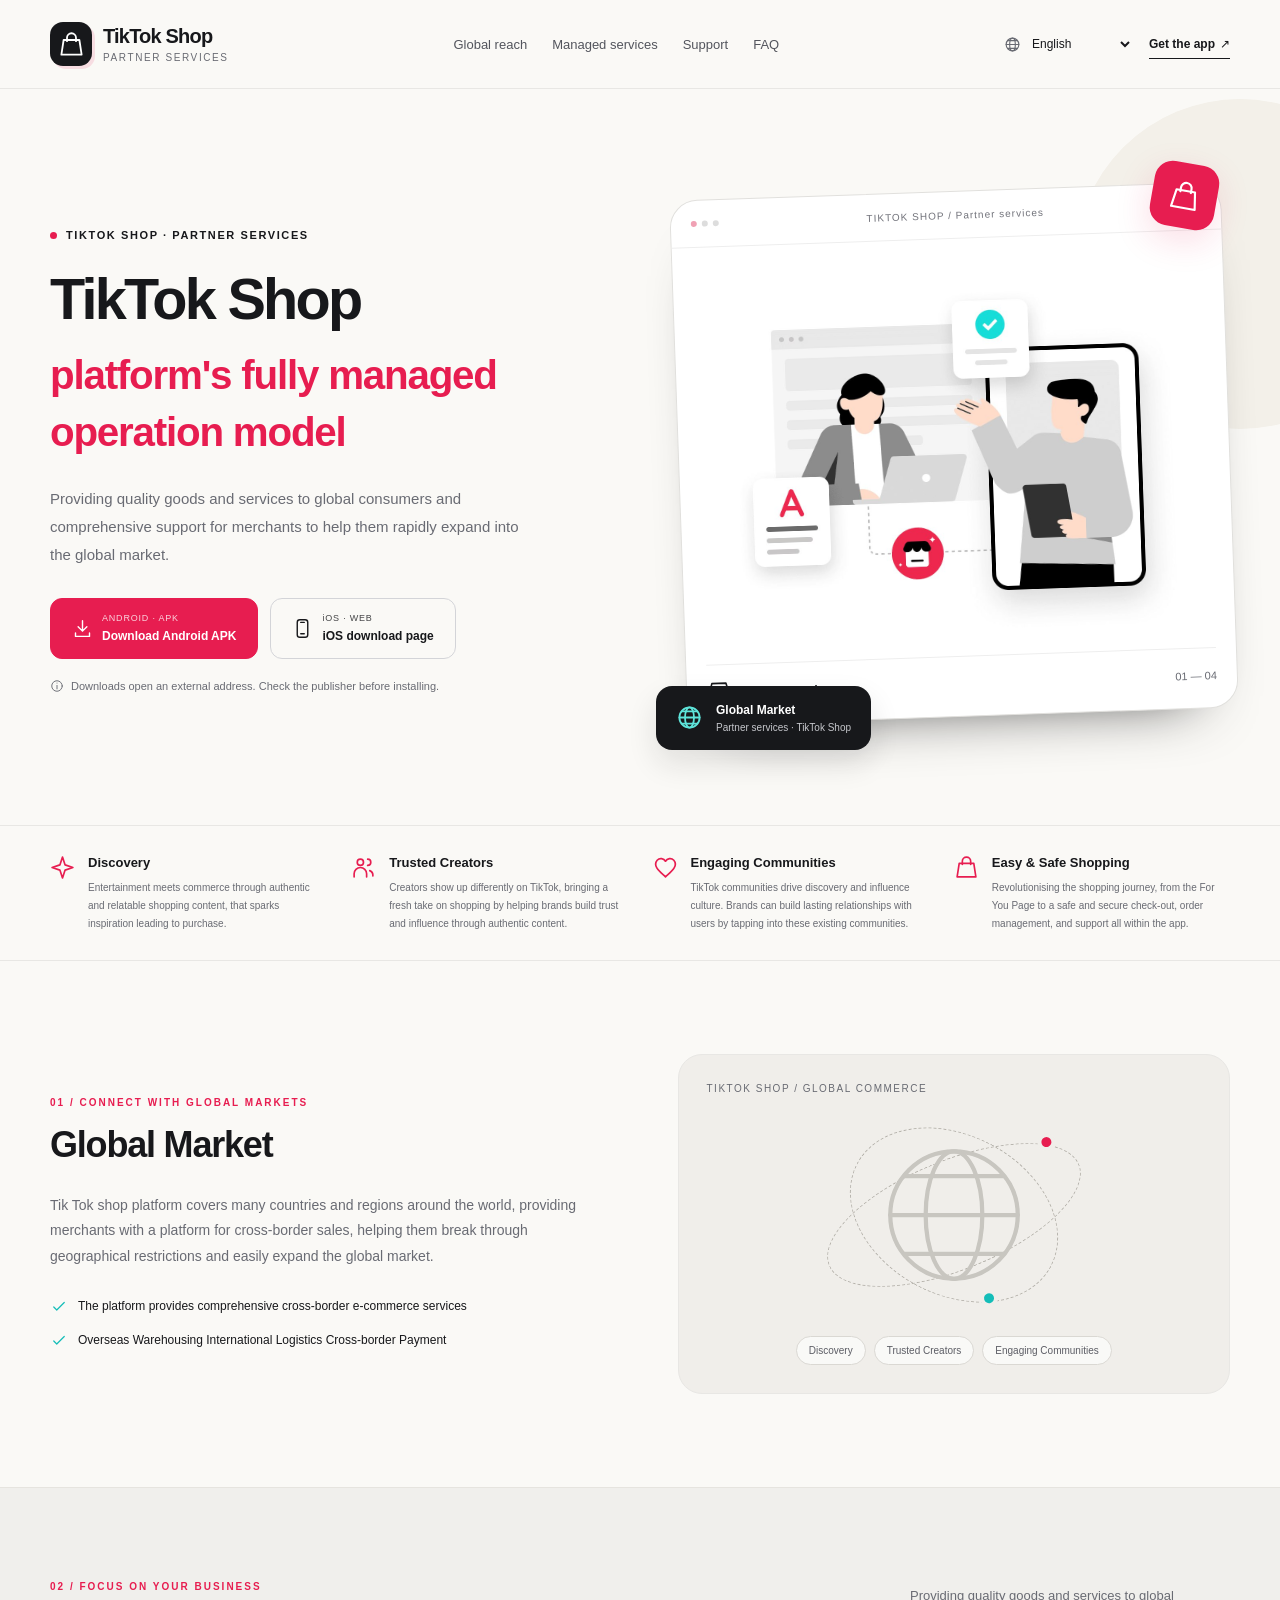
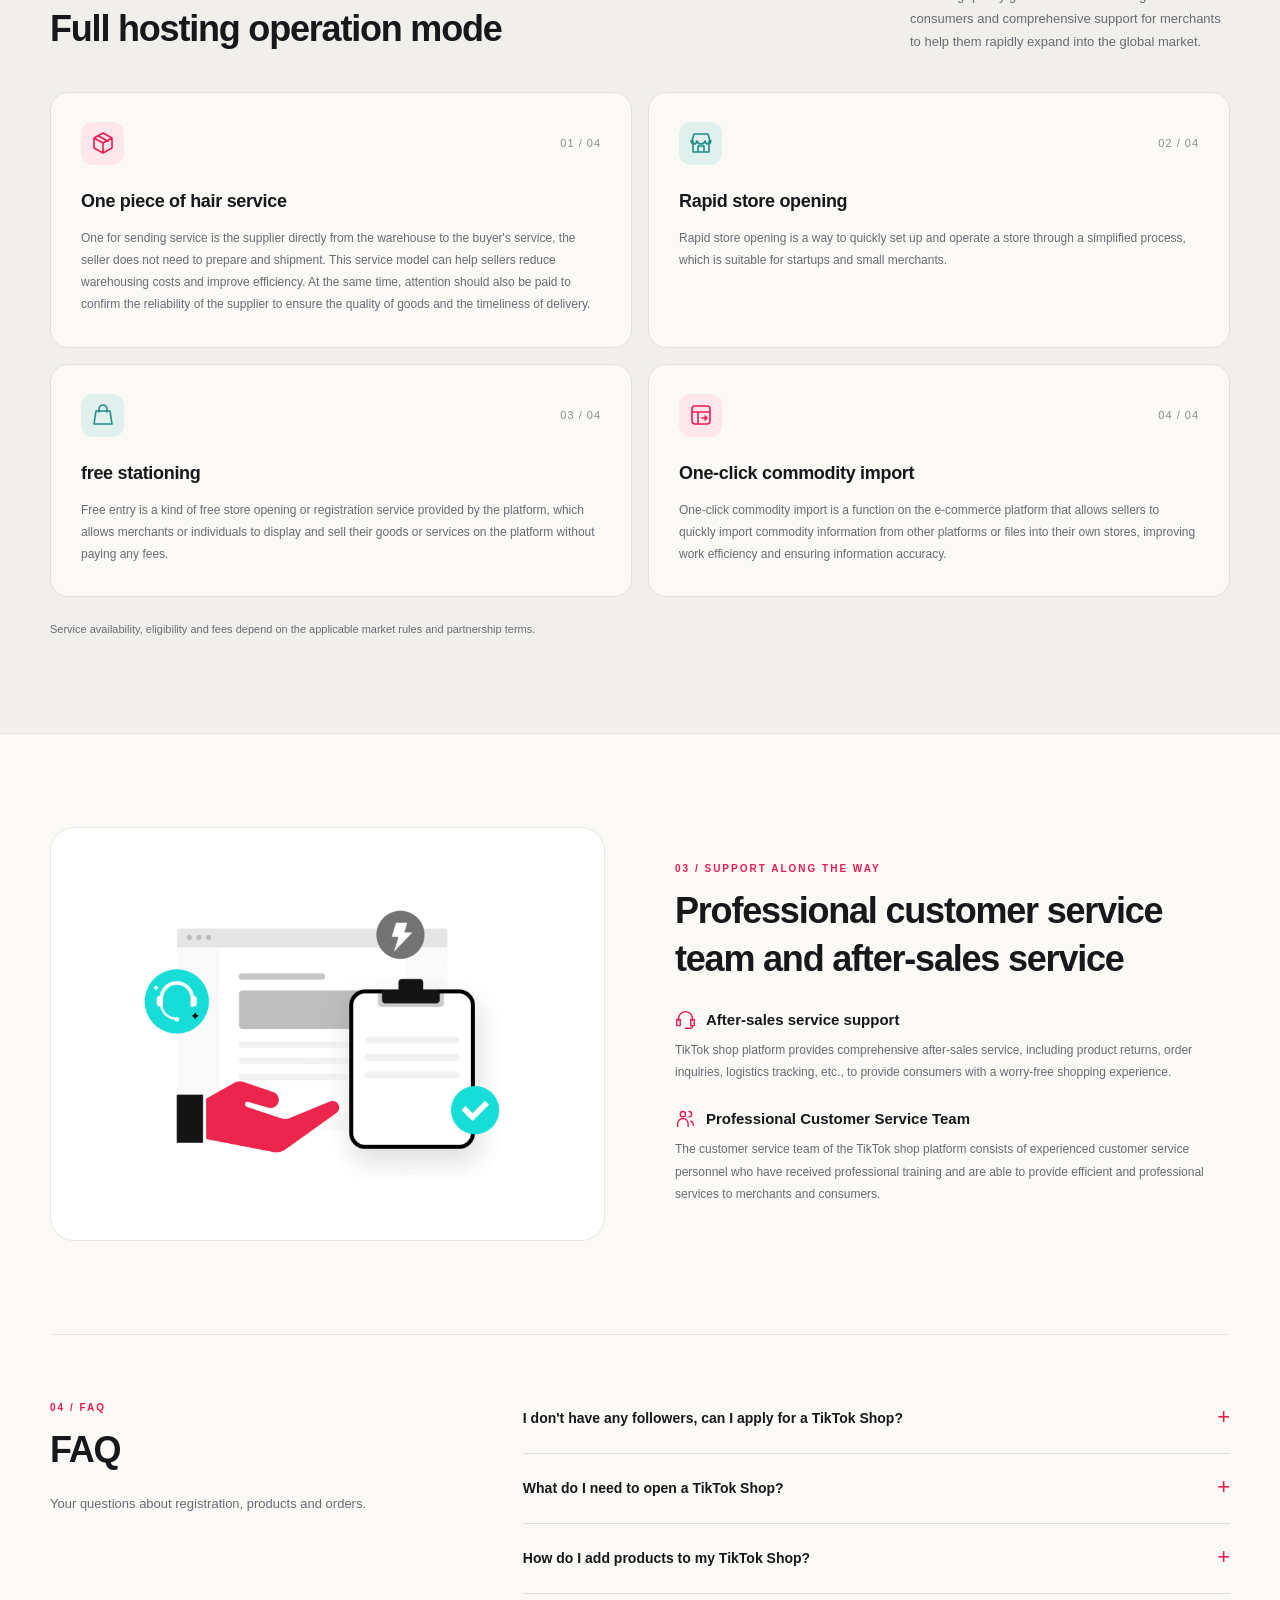
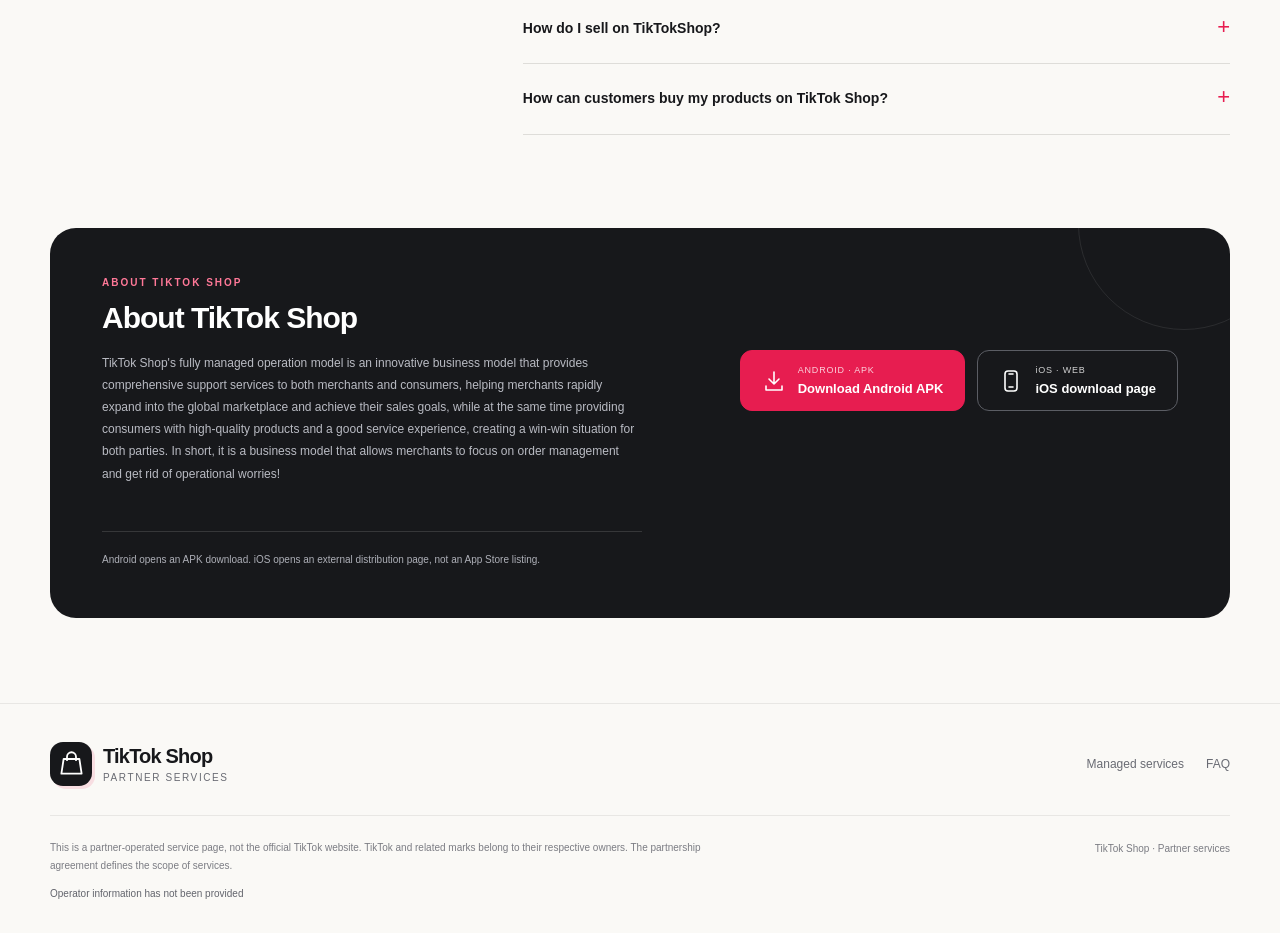
==== index.html @ bbdb545a "Publish multilingual landing page for GitHub Pages root site" ====
<!doctype html>
<html lang="en">
<head>
<meta charset="utf-8"><meta name="viewport" content="width=device-width, initial-scale=1">
<meta name="description" content="Providing quality goods and services to global consumers and comprehensive support for merchants to help them rapidly expand into the global market.">
<meta name="theme-color" content="#faf9f6"><title>TikTok Shop · Partner services</title>
<link rel="icon" href="assets/favicon.svg" type="image/svg+xml"><link rel="stylesheet" href="assets/site.css">
<script src="assets/config.js" defer></script><script src="assets/site.js" defer></script>
</head>
<body id="top">
<a class="skip" href="#main">Skip to content</a>
<header class="site-header"><div class="wrap header-inner"><a href="#top" class="brand"><span class="brand-icon"><svg aria-hidden="true" viewBox="0 0 24 24"><path d="M5 8h14l2 13H3L5 8Z"/><path d="M8 9V6a4 4 0 0 1 8 0v3"/></svg></span><span class="brand-name">TikTok Shop<span class="brand-caption">Partner services</span></span></a><nav class="nav" aria-label="Global reach"><a href="#global">Global reach</a><a href="#services">Managed services</a><a href="#support">Support</a><a href="#faq">FAQ</a></nav><div class="header-tools"><label class="language"><svg aria-hidden="true" viewBox="0 0 24 24"><circle cx="12" cy="12" r="9"/><ellipse cx="12" cy="12" rx="4" ry="9"/><path d="M3 12h18M5 6.5h14M5 17.5h14"/></svg><select id="language-select" aria-label="Choose language"><option value="index.html" selected>English</option><option value="cn.html" >简体中文</option><option value="fr.html" >Français</option><option value="de.html" >Deutsch</option><option value="it.html" >Italiano</option><option value="es.html" >Español</option><option value="ko.html" >한국어</option><option value="jp.html" >日本語</option><option value="ms.html" >Bahasa Melayu</option><option value="th.html" >ภาษาไทย</option></select></label><a class="small-link" href="#download">Get the app<span aria-hidden="true">↗</span></a></div></div></header>
<main id="main">
<section class="hero"><div class="hero-decoration" aria-hidden="true"></div><div class="wrap hero-grid"><div class="hero-copy reveal"><div class="eyebrow">TikTok Shop · Partner services</div><h1>TikTok Shop<span>platform&#x27;s fully managed operation model</span></h1><p>Providing quality goods and services to global consumers and comprehensive support for merchants to help them rapidly expand into the global market.</p><div class="download-actions"><button type="button" class="button primary" data-download="android"><svg aria-hidden="true" viewBox="0 0 24 24"><path d="M12 3v12m-5-5 5 5 5-5M4 17v4h16v-4"/></svg><span class="button-text"><small>ANDROID · APK</small>Download Android APK</span></button><button type="button" class="button light" data-download="ios"><svg aria-hidden="true" viewBox="0 0 24 24"><rect x="6" y="2" width="12" height="20" rx="3"/><path d="M10 18h4M10 5h4"/></svg><span class="button-text"><small>iOS · WEB</small>iOS download page</span></button></div><div class="hero-note"><svg aria-hidden="true" viewBox="0 0 24 24"><circle cx="12" cy="12" r="9"/><path d="M12 11v6m0-10v.01"/></svg><span>Downloads open an external address. Check the publisher before installing.</span></div></div><div class="hero-art reveal"><div class="art-frame"><div class="frame-toolbar"><span class="frame-dots" aria-hidden="true"><i></i><i></i><i></i></span><span>TIKTOK SHOP / Partner services</span><span aria-hidden="true">↗</span></div><img src="assets/commerce.png" alt="Managed services" width="1280" height="920" fetchpriority="high"><div class="art-foot"><svg aria-hidden="true" viewBox="0 0 24 24"><path d="M4 10v11h16V10M3 10l2-7h14l2 7M2 10c1 4 5 4 6 0 1 4 7 4 8 0 1 4 5 4 6 0M9 21v-6h6v6"/></svg><b>Managed services</b><span>01 — 04</span></div></div><div class="art-symbol" aria-hidden="true"><svg aria-hidden="true" viewBox="0 0 24 24"><path d="M5 8h14l2 13H3L5 8Z"/><path d="M8 9V6a4 4 0 0 1 8 0v3"/></svg></div><div class="floating-note"><svg aria-hidden="true" viewBox="0 0 24 24"><circle cx="12" cy="12" r="9"/><ellipse cx="12" cy="12" rx="4" ry="9"/><path d="M3 12h18M5 6.5h14M5 17.5h14"/></svg><div><strong>Global Market</strong><small>Partner services · TikTok Shop</small></div></div></div></div></section>
<div class="value-strip"><div class="wrap value-grid"><div class="value-item"><svg aria-hidden="true" viewBox="0 0 24 24"><path d="m12 2 2.5 7.5L22 12l-7.5 2.5L12 22l-2.5-7.5L2 12l7.5-2.5L12 2Z"/></svg><div><h3>Discovery</h3><p>Entertainment meets commerce through authentic and relatable shopping content, that sparks inspiration leading to purchase.</p></div></div><div class="value-item"><svg aria-hidden="true" viewBox="0 0 24 24"><circle cx="9" cy="7" r="3"/><path d="M3 21v-3a6 6 0 0 1 12 0v3M16 4a3 3 0 0 1 0 6m2 5a5 5 0 0 1 3 5"/></svg><div><h3>Trusted Creators</h3><p>Creators show up differently on TikTok, bringing a fresh take on shopping by helping brands build trust and influence through authentic content.</p></div></div><div class="value-item"><svg aria-hidden="true" viewBox="0 0 24 24"><path d="M20 5a5 5 0 0 0-8 1 5 5 0 0 0-8-1C-1 11 8 17 12 21c4-4 13-10 8-16Z"/></svg><div><h3>Engaging Communities</h3><p>TikTok communities drive discovery and influence culture. Brands can build lasting relationships with users by tapping into these existing communities.</p></div></div><div class="value-item"><svg aria-hidden="true" viewBox="0 0 24 24"><path d="M5 8h14l2 13H3L5 8Z"/><path d="M8 9V6a4 4 0 0 1 8 0v3"/></svg><div><h3>Easy &amp; Safe Shopping</h3><p>Revolutionising the shopping journey, from the For You Page to a safe and secure check-out, order management, and support all within the app.</p></div></div></div></div>
<section class="section" id="global"><div class="wrap global-grid"><div class="global-copy"><div class="section-kicker">01 / Connect with global markets</div><h2>Global Market</h2><p>Tik Tok shop platform covers many countries and regions around the world, providing merchants with a platform for cross-border sales, helping them break through geographical restrictions and easily expand the global market.</p><ul class="check-list"><li><svg aria-hidden="true" viewBox="0 0 24 24"><path d="m5 12 4 4L19 6"/></svg><span>The platform provides comprehensive cross-border e-commerce services</span></li><li><svg aria-hidden="true" viewBox="0 0 24 24"><path d="m5 12 4 4L19 6"/></svg><span>Overseas Warehousing International Logistics Cross-border Payment</span></li></ul></div><div class="global-visual"><span class="label">TIKTOK SHOP / GLOBAL COMMERCE</span><div class="world" aria-hidden="true"><div class="orbit"></div><div class="orbit two"></div><svg aria-hidden="true" viewBox="0 0 24 24"><circle cx="12" cy="12" r="9"/><ellipse cx="12" cy="12" rx="4" ry="9"/><path d="M3 12h18M5 6.5h14M5 17.5h14"/></svg></div><div class="global-pills"><span>Discovery</span><span>Trusted Creators</span><span>Engaging Communities</span></div></div></div></section>
<section class="section services" id="services"><div class="wrap"><div class="section-head"><div><div class="section-kicker">02 / Focus on your business</div><h2>Full hosting operation mode</h2></div><p>Providing quality goods and services to global consumers and comprehensive support for merchants to help them rapidly expand into the global market.</p></div><div class="service-grid"><article class="service-card"><div class="card-top"><span class="card-icon"><svg aria-hidden="true" viewBox="0 0 24 24"><path d="m3 7 9-5 9 5v10l-9 5-9-5V7Zm0 0 9 5 9-5M12 12v10M7 4.8l10 5.5"/></svg></span><span class="card-number">01 / 04</span></div><h3>One piece of hair service</h3><p>One for sending service is the supplier directly from the warehouse to the buyer&#x27;s service, the seller does not need to prepare and shipment. This service model can help sellers reduce warehousing costs and improve efficiency. At the same time, attention should also be paid to confirm the reliability of the supplier to ensure the quality of goods and the timeliness of delivery.</p></article><article class="service-card"><div class="card-top"><span class="card-icon"><svg aria-hidden="true" viewBox="0 0 24 24"><path d="M4 10v11h16V10M3 10l2-7h14l2 7M2 10c1 4 5 4 6 0 1 4 7 4 8 0 1 4 5 4 6 0M9 21v-6h6v6"/></svg></span><span class="card-number">02 / 04</span></div><h3>Rapid store opening</h3><p>Rapid store opening is a way to quickly set up and operate a store through a simplified process, which is suitable for startups and small merchants.</p></article><article class="service-card"><div class="card-top"><span class="card-icon"><svg aria-hidden="true" viewBox="0 0 24 24"><path d="M5 8h14l2 13H3L5 8Z"/><path d="M8 9V6a4 4 0 0 1 8 0v3"/></svg></span><span class="card-number">03 / 04</span></div><h3>free stationing</h3><p>Free entry is a kind of free store opening or registration service provided by the platform, which allows merchants or individuals to display and sell their goods or services on the platform without paying any fees.</p></article><article class="service-card"><div class="card-top"><span class="card-icon"><svg aria-hidden="true" viewBox="0 0 24 24"><rect x="3" y="3" width="18" height="18" rx="3"/><path d="M3 9h18M9 9v12m4-6h5m-2-2 2 2-2 2"/></svg></span><span class="card-number">04 / 04</span></div><h3>One-click commodity import</h3><p>One-click commodity import is a function on the e-commerce platform that allows sellers to quickly import commodity information from other platforms or files into their own stores, improving work efficiency and ensuring information accuracy.</p></article></div><p class="service-note">Service availability, eligibility and fees depend on the applicable market rules and partnership terms.</p></div></section>
<section class="section" id="support"><div class="wrap support-grid"><div class="support-art"><img src="assets/support.png" alt="Support" width="1536" height="1075" loading="lazy"></div><div class="support-copy"><div class="section-kicker">03 / Support along the way</div><h2>Professional customer service team and after-sales service</h2><div class="support-title"><svg aria-hidden="true" viewBox="0 0 24 24"><path d="M4 13v-2a8 8 0 0 1 16 0v2M4 12H2v7h4v-7H4Zm16 0h2v7h-4v-7h2Zm0 7a3 3 0 0 1-3 3h-5"/></svg><h3>After-sales service support</h3></div><p class="support-detail">TikTok shop platform provides comprehensive after-sales service, including product returns, order inquiries, logistics tracking, etc., to provide consumers with a worry-free shopping experience.</p><div class="support-title"><svg aria-hidden="true" viewBox="0 0 24 24"><circle cx="9" cy="7" r="3"/><path d="M3 21v-3a6 6 0 0 1 12 0v3M16 4a3 3 0 0 1 0 6m2 5a5 5 0 0 1 3 5"/></svg><h3>Professional Customer Service Team</h3></div><p class="support-detail">The customer service team of the TikTok shop platform consists of experienced customer service personnel who have received professional training and are able to provide efficient and professional services to merchants and consumers.</p></div></div></section>
<section class="section faq-section" id="faq"><div class="wrap faq-layout"><div class="faq-intro"><div class="section-kicker">04 / FAQ</div><h2>FAQ</h2><p>Your questions about registration, products and orders.</p></div><div class="faq-list"><details><summary>I don&#x27;t have any followers, can I apply for a TikTok Shop?</summary><p>No problem at all, contact tiktok mall customer service and they will provide you with detailed instructions.</p></details><details><summary>What do I need to open a TikTok Shop?</summary><p>You will need a TikTok account or phone/email Go to Registration to sign up Enter your personal/business information Select your business type and submit Wait for your application to be reviewed for approval</p></details><details><summary>How do I add products to my TikTok Shop?</summary><p>After successfully registering as a seller in TikTok Shop, you can upload or select product information in the Seller Center.</p></details><details><summary>How do I sell on TikTokShop?</summary><p>1、Discounts, vouchers, free shipping promotion/subsidies, incentive programmes 2、Go LIVE, Create Shoppable Videos, Product showcase 3、Get insights on products and sales performance in seller centre: reviews, analytics dashboard</p></details><details><summary>How can customers buy my products on TikTok Shop?</summary><p>LIVE streams, short videos, showcase tab Click on product and add to basket Manage orders, order tracking, shipping, returns, and payment methods all within seller centre</p></details></div></div></section>
<section class="download-section" id="download"><div class="wrap"><div class="download-panel"><div><div class="section-kicker">About TikTok Shop</div><h2>About TikTok Shop</h2><p>TikTok Shop&#x27;s fully managed operation model is an innovative business model that provides comprehensive support services to both merchants and consumers, helping merchants rapidly expand into the global marketplace and achieve their sales goals, while at the same time providing consumers with high-quality products and a good service experience, creating a win-win situation for both parties. In short, it is a business model that allows merchants to focus on order management and get rid of operational worries!</p></div><div class="download-actions"><button type="button" class="button primary" data-download="android"><svg aria-hidden="true" viewBox="0 0 24 24"><path d="M12 3v12m-5-5 5 5 5-5M4 17v4h16v-4"/></svg><span class="button-text"><small>ANDROID · APK</small>Download Android APK</span></button><button type="button" class="button light" data-download="ios"><svg aria-hidden="true" viewBox="0 0 24 24"><rect x="6" y="2" width="12" height="20" rx="3"/><path d="M10 18h4M10 5h4"/></svg><span class="button-text"><small>iOS · WEB</small>iOS download page</span></button></div><p class="download-context">Android opens an APK download. iOS opens an external distribution page, not an App Store listing.</p></div></div></section>
</main>
<footer class="footer"><div class="wrap"><div class="footer-main"><a href="#top" class="brand"><span class="brand-icon"><svg aria-hidden="true" viewBox="0 0 24 24"><path d="M5 8h14l2 13H3L5 8Z"/><path d="M8 9V6a4 4 0 0 1 8 0v3"/></svg></span><span class="brand-name">TikTok Shop<span class="brand-caption">Partner services</span></span></a><nav class="footer-links" aria-label="About TikTok Shop"><a href="#services">Managed services</a><a href="#faq">FAQ</a><a id="relationship-link" target="_blank" rel="noopener noreferrer" hidden>Partnership information</a><a id="privacy-link" target="_blank" rel="noopener noreferrer" hidden>Privacy policy</a></nav></div><div class="footer-bottom"><div><p>This is a partner-operated service page, not the official TikTok website. TikTok and related marks belong to their respective owners. The partnership agreement defines the scope of services.</p><div class="operator"><span id="operator-name">Operator information has not been provided</span> <a id="operator-email" hidden></a></div></div><span class="copyright">TikTok Shop · Partner services</span></div></div></footer>
<div class="mobile-bar"><div><strong>TikTok Shop</strong><small>Partner services</small></div><a class="button primary" href="#download">Get the app<svg aria-hidden="true" viewBox="0 0 24 24"><path d="M5 12h14M13 6l6 6-6 6"/></svg></a></div>
<dialog id="download-dialog" class="download-dialog" aria-labelledby="download-title" aria-describedby="download-description"><div class="dialog-heading"><h2 id="download-title">Get the app</h2><button type="button" class="dialog-close" data-close-dialog aria-label="Close">×</button></div><p id="download-description">You are leaving this website. Android opens an APK download. iOS opens an external distribution page, not an App Store listing.</p><div class="download-target"><span>Destination</span><a id="download-target"></a></div><p class="publisher" id="publisher-text"></p><div class="dialog-actions"><a id="download-continue" class="button primary" rel="noreferrer">Continue to download<svg aria-hidden="true" viewBox="0 0 24 24"><path d="M5 12h14M13 6l6 6-6 6"/></svg></a><button type="button" class="button light" data-close-dialog>Cancel</button></div></dialog>
<div id="site-messages" data-android-title="Download Android APK" data-ios-title="iOS download page" data-publisher="App publisher" data-publisher-unknown="Not provided; verify before installing" data-operator-unknown="Operator information has not been provided" data-unavailable="Download address unavailable" hidden></div>
</body></html>
---- assets/site.css ----
:root{--ink:#17181b;--muted:#696b73;--pink:#e71d50;--pink-hover:#cb1543;--aqua:#14bdb8;--paper:#faf9f6;--line:#e8e7e4;--radius:24px;--max:1180px;font-family:Inter,"Segoe UI","PingFang SC","Microsoft YaHei",sans-serif;color:var(--ink);background:var(--paper);font-synthesis:none;scroll-behavior:smooth;scroll-padding-top:110px}*{box-sizing:border-box}body{margin:0}button,a,select,summary{-webkit-tap-highlight-color:transparent}button,select{font:inherit}button,a{touch-action:manipulation}a{color:inherit;text-decoration:none}button{cursor:pointer}button:disabled{cursor:not-allowed}button:focus-visible,a:focus-visible,select:focus-visible,summary:focus-visible{outline:3px solid var(--aqua);outline-offset:5px}img{display:block;max-width:100%}p{line-height:1.85}h1,h2,h3,p{margin:0}svg{width:24px;height:24px;fill:none;stroke:currentColor;stroke-width:1.6;stroke-linecap:round;stroke-linejoin:round;flex:none}button svg{pointer-events:none}.wrap{max-width:var(--max);width:calc(100% - 96px);margin-inline:auto}.skip{position:fixed;z-index:100;top:8px;left:8px;transform:translateY(-160%);padding:12px;background:white;border:2px solid var(--pink)}.skip:focus{transform:none}.site-header{position:sticky;top:0;z-index:20;background:rgba(250,249,246,.95);border-bottom:1px solid var(--line);backdrop-filter:blur(14px)}.header-inner{min-height:88px;display:flex;align-items:center;gap:28px}.brand{display:flex;gap:11px;align-items:center;flex:none}.brand-icon{background:var(--ink);color:white;border-radius:13px;width:42px;height:44px;display:grid;place-items:center;box-shadow:3px 3px 0 #e71d501f}.brand-icon svg{width:27px;height:27px}.brand-name{font-size:20px;font-weight:800;letter-spacing:-.8px}.brand-caption{display:block;font-size:10px;color:var(--muted);letter-spacing:1.6px;text-transform:uppercase;margin-top:4px;font-weight:500}.nav{display:flex;gap:25px;margin-inline:auto;font-size:13px;color:#53555d}.nav a{padding-block:12px;transition:color .18s}.nav a:hover,.footer a:hover{color:var(--pink)}.header-tools{display:flex;align-items:center;gap:16px}.language{display:flex;align-items:center;gap:5px;color:var(--muted)}.language svg{width:17px;height:17px}.language select{background:none;border:0;color:var(--ink);max-width:112px;font-size:12px;cursor:pointer;padding:8px 2px}.small-link{font-size:12px;font-weight:700;border-bottom:1px solid var(--ink);padding-block:7px;white-space:nowrap}.small-link span{margin-left:5px}.hero{padding:74px 0 63px;position:relative;overflow:hidden}.hero-grid{display:grid;grid-template-columns:1fr 1fr;gap:44px;align-items:center}.eyebrow{display:flex;align-items:center;gap:9px;font-size:11px;font-weight:700;letter-spacing:1.6px;text-transform:uppercase;margin-bottom:26px}.eyebrow:before{content:"";width:7px;height:7px;border-radius:50%;background:var(--pink)}.hero h1{font-size:clamp(44px,4.5vw,66px);line-height:1.13;letter-spacing:-2.7px;font-weight:780;overflow-wrap:anywhere}.hero h1 span{display:block;color:var(--pink);font-size:.7em;line-height:1.4;margin-top:15px;letter-spacing:-1.2px}.hero-copy>p{font-size:15px;color:var(--muted);max-width:470px;margin-top:25px}.download-actions{display:flex;gap:12px;flex-wrap:wrap;margin-top:30px}.button{min-height:54px;border:1px solid var(--ink);background:var(--ink);color:white;border-radius:12px;display:inline-flex;align-items:center;justify-content:center;gap:12px;padding:14px 21px;font-size:13px;font-weight:650;transition:background .18s,transform .18s}.button:hover{background:#34363b;transform:translateY(-2px)}.button.primary{background:var(--pink);border-color:var(--pink)}.button.primary:hover{background:var(--pink-hover)}.button.light{background:transparent;color:var(--ink);border-color:#d3d4d8}.button.light:hover{background:white}.button .button-text{text-align:left;line-height:1.2}.button .button-text small{display:block;font-size:9px;letter-spacing:.8px;margin-bottom:5px;font-weight:500;opacity:.8}.button .arrow{font-size:18px;font-weight:400;margin-left:6px}.hero-note{display:flex;gap:7px;align-items:flex-start;margin-top:18px;font-size:11px;color:var(--muted);line-height:1.7}.hero-note svg{width:14px;height:14px;margin-top:2px}.hero-art{position:relative;padding:28px 0 45px 16px}.art-frame{position:relative;border:1px solid #e1e0dd;border-radius:28px;background:white;box-shadow:0 32px 60px -45px #333;transform:rotate(-2deg);overflow:hidden}.frame-toolbar{height:47px;border-bottom:1px solid #eee;display:flex;align-items:center;justify-content:space-between;padding:0 20px;font-size:10px;color:#71727a;letter-spacing:1px}.frame-dots{display:flex;gap:5px}.frame-dots i{width:6px;height:6px;border-radius:50%;background:#ddd}.frame-dots i:first-child{background:#f0a1b4}.art-frame img{aspect-ratio:1.32;object-fit:contain;padding:16px;width:100%}.art-foot{margin:0 20px 20px;display:flex;align-items:center;gap:10px;border-top:1px solid #eee;padding-top:15px;font-size:11px}.art-foot b{font-weight:650}.art-foot span:last-child{color:var(--muted);margin-left:auto}.art-symbol{position:absolute;top:0;right:13px;width:65px;height:65px;display:grid;place-items:center;background:var(--pink);color:white;border-radius:18px;transform:rotate(10deg);box-shadow:0 12px 35px #e71d5026}.art-symbol svg{width:32px;height:32px}.floating-note{position:absolute;left:-6px;bottom:12px;background:var(--ink);border-radius:16px;color:white;padding:17px 20px;display:flex;gap:13px;align-items:center;box-shadow:0 14px 30px #17181b1c;max-width:86%}.floating-note svg{color:#5ee4da;width:27px;height:27px}.floating-note strong{display:block;font-size:12px;font-weight:600}.floating-note small{display:block;color:#c6c7cc;font-size:10px;margin-top:5px}.hero-decoration{position:absolute;width:330px;height:330px;border-radius:50%;background:#f3f0e9;right:-125px;top:10px;z-index:-1}.value-strip{border-top:1px solid var(--line);border-bottom:1px solid var(--line);padding:27px 0}.value-grid{display:grid;grid-template-columns:repeat(4,1fr);gap:25px}.value-item{display:flex;align-items:center;gap:13px;min-width:0}.value-item svg{color:var(--pink);width:25px;height:25px}.value-item h3{font-size:13px;font-weight:600;line-height:1.5}.section{padding:93px 0}.section-head{display:flex;align-items:flex-end;justify-content:space-between;gap:30px;margin-bottom:38px}.section-kicker{font-size:10px;letter-spacing:2px;text-transform:uppercase;color:var(--pink);font-weight:700;margin-bottom:13px}.section h2{font-size:36px;letter-spacing:-1.2px;line-height:1.35;font-weight:720;max-width:680px}.section-head>p{font-size:13px;line-height:1.8;color:var(--muted);max-width:320px}.global-grid{display:grid;grid-template-columns:1fr 1fr;gap:75px;align-items:center}.global-copy>p{font-size:14px;color:var(--muted);margin-top:23px}.check-list{display:grid;gap:12px;list-style:none;padding:0;margin:26px 0 0}.check-list li{display:flex;gap:10px;font-size:12px;line-height:1.8}.check-list svg{width:18px;height:18px;color:var(--aqua);margin-top:2px}.global-visual{min-height:340px;position:relative;background:#f0eeea;border:1px solid var(--line);border-radius:var(--radius);overflow:hidden;display:flex;flex-direction:column;justify-content:space-between;padding:28px}.global-visual .label{font-size:10px;color:var(--muted);letter-spacing:1.5px}.world{height:190px;position:relative;display:grid;place-items:center}.world svg{width:170px;height:170px;stroke:#c8c6c0;stroke-width:.6;position:relative;z-index:1}.orbit{position:absolute;left:50%;top:50%;width:270px;height:110px;border:1px dashed #b6b3ac;border-radius:50%;transform:translate(-50%,-50%) rotate(-22deg)}.orbit:after{content:"";position:absolute;right:12px;top:12px;width:10px;height:10px;background:var(--pink);border:4px solid #f0eeea;box-sizing:content-box;border-radius:50%}.world .orbit.two{width:220px;height:160px;transform:translate(-50%,-50%) rotate(28deg)}.world .orbit.two:after{background:var(--aqua);right:30px;top:127px}.global-pills{display:flex;gap:8px;flex-wrap:wrap;justify-content:center}.global-pills span{padding:8px 12px;border:1px solid #dad8d3;background:#ffffffa6;border-radius:30px;font-size:10px;color:#5c5d65}.services{background:#f0efec;border-block:1px solid #e6e4df}.service-grid{display:grid;grid-template-columns:repeat(2,1fr);gap:16px}.service-card{position:relative;padding:29px 30px 31px;background:var(--paper);border:1px solid #e1dfda;border-radius:18px;transition:border-color .18s,transform .18s}.service-card:hover{border-color:#e71d5070;transform:translateY(-3px)}.card-top{display:flex;align-items:center;justify-content:space-between;margin-bottom:23px}.card-icon{width:43px;height:43px;display:grid;place-items:center;background:#fde6ec;color:var(--pink);border-radius:12px}.service-card:nth-child(2) .card-icon,.service-card:nth-child(3) .card-icon{background:#dff0ed;color:#218c85}.card-number{font-size:11px;color:#8b8b92;letter-spacing:1px}.service-card h3{font-size:18px;line-height:1.5;letter-spacing:-.3px;margin-bottom:12px}.service-card p{font-size:12px;color:var(--muted)}.service-note{font-size:11px;color:var(--muted);margin-top:22px;line-height:1.9}.support-grid{display:grid;grid-template-columns:1fr 1fr;gap:70px;align-items:center}.support-art{background:#fff;border:1px solid var(--line);border-radius:var(--radius);padding:20px;position:relative}.support-art img{aspect-ratio:1.38;object-fit:contain;width:100%}.support-copy .support-text{font-size:14px;color:var(--muted);margin-top:25px}.support-title{font-size:15px;margin-top:25px;display:flex;align-items:center;gap:10px;font-weight:650}.support-title svg{color:var(--pink);width:21px;height:21px}.support-copy .support-detail{font-size:12px;color:var(--muted);margin-top:9px}.faq-section{padding-top:0}.faq-layout{display:grid;grid-template-columns:1fr 1.8fr;gap:80px;border-top:1px solid var(--line);padding-top:67px}.faq-intro p{font-size:13px;color:var(--muted);margin-top:18px}.faq-list details{border-bottom:1px solid #deddd9;padding:22px 0}.faq-list details:first-child{padding-top:4px}.faq-list summary{list-style:none;cursor:pointer;font-size:14px;font-weight:600;line-height:1.8;display:flex;gap:15px;justify-content:space-between}.faq-list summary::-webkit-details-marker{display:none}.faq-list summary:after{content:"+";font-size:22px;font-weight:400;color:var(--pink);flex:none;line-height:1}.faq-list details[open] summary:after{content:"−"}.faq-list details p{font-size:12px;color:var(--muted);padding:15px 30px 0 0;white-space:pre-line}.download-section{padding:0 0 85px}.download-panel{background:var(--ink);color:white;border-radius:26px;padding:49px 52px;display:grid;grid-template-columns:1.1fr 1fr;gap:46px;align-items:center;position:relative;overflow:hidden}.download-panel:after{content:"";position:absolute;width:210px;height:210px;border:1px solid #ffffff16;border-radius:50%;right:-60px;top:-110px;pointer-events:none}.download-panel .section-kicker{color:#ff7898}.download-panel h2{font-size:30px;letter-spacing:-1px}.download-panel p{font-size:12px;color:#b9bbc3;margin-top:17px;max-width:540px}.download-panel .download-actions{margin-top:0;justify-content:flex-end}.download-panel .button.light{color:white;border-color:#5b5d64}.download-panel .button.light:hover{background:#34363b}.download-panel .download-context{grid-column:1/-1;border-top:1px solid #ffffff22;padding-top:19px;font-size:10px;color:#aeb0b8;line-height:1.8;margin-top:0}.footer{border-top:1px solid var(--line);padding:38px 0 30px}.footer-main{display:flex;justify-content:space-between;align-items:center;gap:30px}.footer-links{display:flex;gap:22px;flex-wrap:wrap;font-size:12px;color:var(--muted)}.footer-bottom{display:flex;gap:30px;justify-content:space-between;align-items:flex-start;margin-top:29px;padding-top:23px;border-top:1px solid var(--line);font-size:10px;color:#7b7c83;line-height:1.9}.footer-bottom p{max-width:680px}.operator{margin-top:8px;color:#62646c;overflow-wrap:anywhere}.operator a{text-decoration:underline}.copyright{white-space:nowrap}.mobile-bar{display:none}.download-dialog{border:1px solid var(--line);border-radius:22px;padding:32px;max-width:490px;width:calc(100% - 32px);color:var(--ink);box-shadow:0 30px 100px #0003}.download-dialog::backdrop{background:#13151999;backdrop-filter:blur(4px)}.dialog-heading{display:flex;justify-content:space-between;gap:20px;align-items:center}.dialog-heading h2{font-size:22px;line-height:1.5}.dialog-close{width:32px;height:32px;display:grid;place-items:center;border:1px solid #ddd;background:#fff;border-radius:50%;flex:none;font-size:22px}.download-dialog>p{font-size:13px;color:var(--muted);margin-top:20px}.download-target{background:#f3f2ef;padding:17px;border-radius:12px;margin-top:20px}.download-target span{display:block;font-size:10px;color:var(--muted);margin-bottom:8px}.download-target a{font-size:12px;word-break:break-all;line-height:1.7;text-decoration:underline}.download-dialog .publisher{font-size:11px}.dialog-actions{display:flex;gap:10px;margin-top:25px}.dialog-actions .button{min-height:46px;padding:12px 17px}.dialog-error{color:#b71c1c!important}.reveal{animation:enter .6s ease-out both}@keyframes enter{from{opacity:0;transform:translateY(12px)}to{opacity:1;transform:none}}[hidden]{display:none!important}
@media(min-width:1500px){.hero{padding-block:95px 80px}.hero-grid{gap:70px}}
@media(max-width:1100px){.wrap{width:calc(100% - 64px)}.nav{gap:14px;font-size:12px}.header-inner{gap:20px}.header-tools{gap:10px}.small-link{display:none}.hero-grid{gap:30px}.hero h1{font-size:49px}.hero-copy>p{font-size:14px}.button{padding-inline:16px;font-size:12px}.global-grid,.support-grid{gap:40px}.download-panel{padding:38px 32px;gap:25px}.download-panel .download-actions{flex-direction:column}.download-panel .button{width:100%}}
@media(max-width:760px){:root{scroll-padding-top:88px}.wrap{width:calc(100% - 40px)}.header-inner{min-height:74px;justify-content:space-between;gap:12px}.brand-name{font-size:18px}.brand-icon{width:36px;height:39px;border-radius:11px}.brand-caption{font-size:8px;letter-spacing:1px}.nav{display:none}.language select{font-size:11px;max-width:94px}.hero{padding:42px 0 35px}.hero-grid{grid-template-columns:1fr;gap:27px}.eyebrow{font-size:10px;letter-spacing:1.3px;margin-bottom:21px}.hero h1{font-size:47px;letter-spacing:-1.8px;max-width:560px}.hero h1 span{font-size:.67em;margin-top:13px;letter-spacing:-.7px}.hero-copy>p{font-size:13px;margin-top:21px;max-width:100%}.download-actions{margin-top:23px;gap:10px}.hero .download-actions .button{flex:1;padding-inline:12px;min-width:0}.button{min-height:53px}.hero-note{font-size:10px;margin-top:14px}.hero-art{max-width:530px;width:100%;margin:auto;padding:22px 6px 32px}.art-frame{transform:rotate(-1.5deg);border-radius:23px}.art-frame img{aspect-ratio:1.55;padding:12px}.frame-toolbar{height:38px;font-size:9px}.art-symbol{height:53px;width:53px;border-radius:15px;right:0}.art-symbol svg{height:26px;width:26px}.floating-note{left:0;bottom:0;padding:14px 17px}.floating-note strong{font-size:11px}.floating-note small{font-size:9px}.hero-decoration{width:240px;height:240px;right:-150px;top:260px}.value-strip{padding:23px 0}.value-grid{grid-template-columns:repeat(2,1fr);gap:24px 14px}.value-item{gap:10px}.value-item h3{font-size:11px}.value-item svg{width:21px;height:21px}.section{padding:59px 0}.section h2{font-size:28px;letter-spacing:-.7px}.section-kicker{font-size:9px;margin-bottom:11px}.section-head{display:block;margin-bottom:25px}.section-head>p{font-size:12px;margin-top:15px;max-width:100%}.global-grid{grid-template-columns:1fr;gap:28px}.global-copy>p{font-size:13px;margin-top:18px}.global-visual{min-height:300px;padding:23px}.check-list{margin-top:19px;gap:10px}.check-list li{font-size:11px}.service-grid{gap:12px}.service-card{padding:21px 18px 23px;border-radius:16px}.service-card h3{font-size:15px;line-height:1.7}.service-card p{font-size:11px;line-height:1.9}.card-top{margin-bottom:18px}.card-icon{width:37px;height:37px;border-radius:10px}.card-icon svg{width:21px;height:21px}.card-number{font-size:9px}.service-note{font-size:10px;line-height:1.9}.support-grid{grid-template-columns:1fr;gap:30px}.support-art{order:2;padding:8px}.support-art img{aspect-ratio:1.65}.support-copy .support-text{font-size:13px;margin-top:18px}.support-title{font-size:14px}.faq-section{padding-top:0}.faq-layout{grid-template-columns:1fr;gap:25px;padding-top:45px}.faq-intro p{font-size:12px;margin-top:13px}.faq-list summary{font-size:12px}.faq-list details{padding-block:20px}.faq-list details p{font-size:11px;line-height:1.9}.download-section{padding:0 0 50px}.download-panel{grid-template-columns:1fr;padding:30px 24px;gap:24px;border-radius:21px}.download-panel h2{font-size:25px}.download-panel p{font-size:11px}.download-panel .download-actions{flex-direction:row;justify-content:flex-start;gap:9px}.download-panel .download-actions .button{flex:1;min-width:0;padding-inline:9px;font-size:11px;gap:8px}.download-panel .download-context{font-size:9px;padding-top:17px}.footer{padding:28px 0 101px}.footer-main{align-items:flex-start;gap:24px;flex-direction:column}.footer-links{font-size:11px;gap:20px}.footer-bottom{flex-direction:column;gap:16px;margin-top:24px;padding-top:19px;font-size:9px}.mobile-bar{position:fixed;bottom:0;left:0;right:0;display:flex;gap:16px;justify-content:space-between;align-items:center;padding:12px 20px calc(12px + env(safe-area-inset-bottom));background:#faf9f6f5;border-top:1px solid var(--line);z-index:15;backdrop-filter:blur(12px)}.mobile-bar strong{font-size:12px;display:block}.mobile-bar small{font-size:9px;color:var(--muted);display:block;margin-top:4px}.mobile-bar .button{min-height:40px;padding:10px 17px;border-radius:9px;font-size:11px}.mobile-bar svg{width:17px;height:17px}.download-dialog{padding:24px}.dialog-heading h2{font-size:19px}}
@media(max-width:370px){.wrap{width:calc(100% - 32px)}.hero h1{font-size:40px}.brand-name{font-size:16px}.service-grid{grid-template-columns:1fr}.button .arrow{display:none}.download-panel{padding:27px 20px}.language{gap:1px}}
img{height:auto}.value-item{align-items:flex-start}.value-item svg{margin-top:2px}.value-item p{font-size:10px;color:var(--muted);line-height:1.8;margin-top:7px}.hero h1 span{text-wrap:balance}.support-title h3{font:inherit}.hero .download-actions .button{gap:9px}.hero .download-actions .button svg{width:21px;height:21px}.hero .download-actions .button .button-text{font-size:12px}
@media(max-width:760px){.hero .download-actions .button .button-text{font-size:11px}.hero h1 span{max-width:14em}}
@media(max-width:540px){.service-grid{grid-template-columns:1fr}.service-card{padding:24px}.service-card h3{font-size:17px}.service-card p{font-size:12px}.card-top{margin-bottom:16px}}
@media(prefers-reduced-motion:reduce){:root{scroll-behavior:auto}*,*:before,*:after{animation:none!important;transition:none!important}}
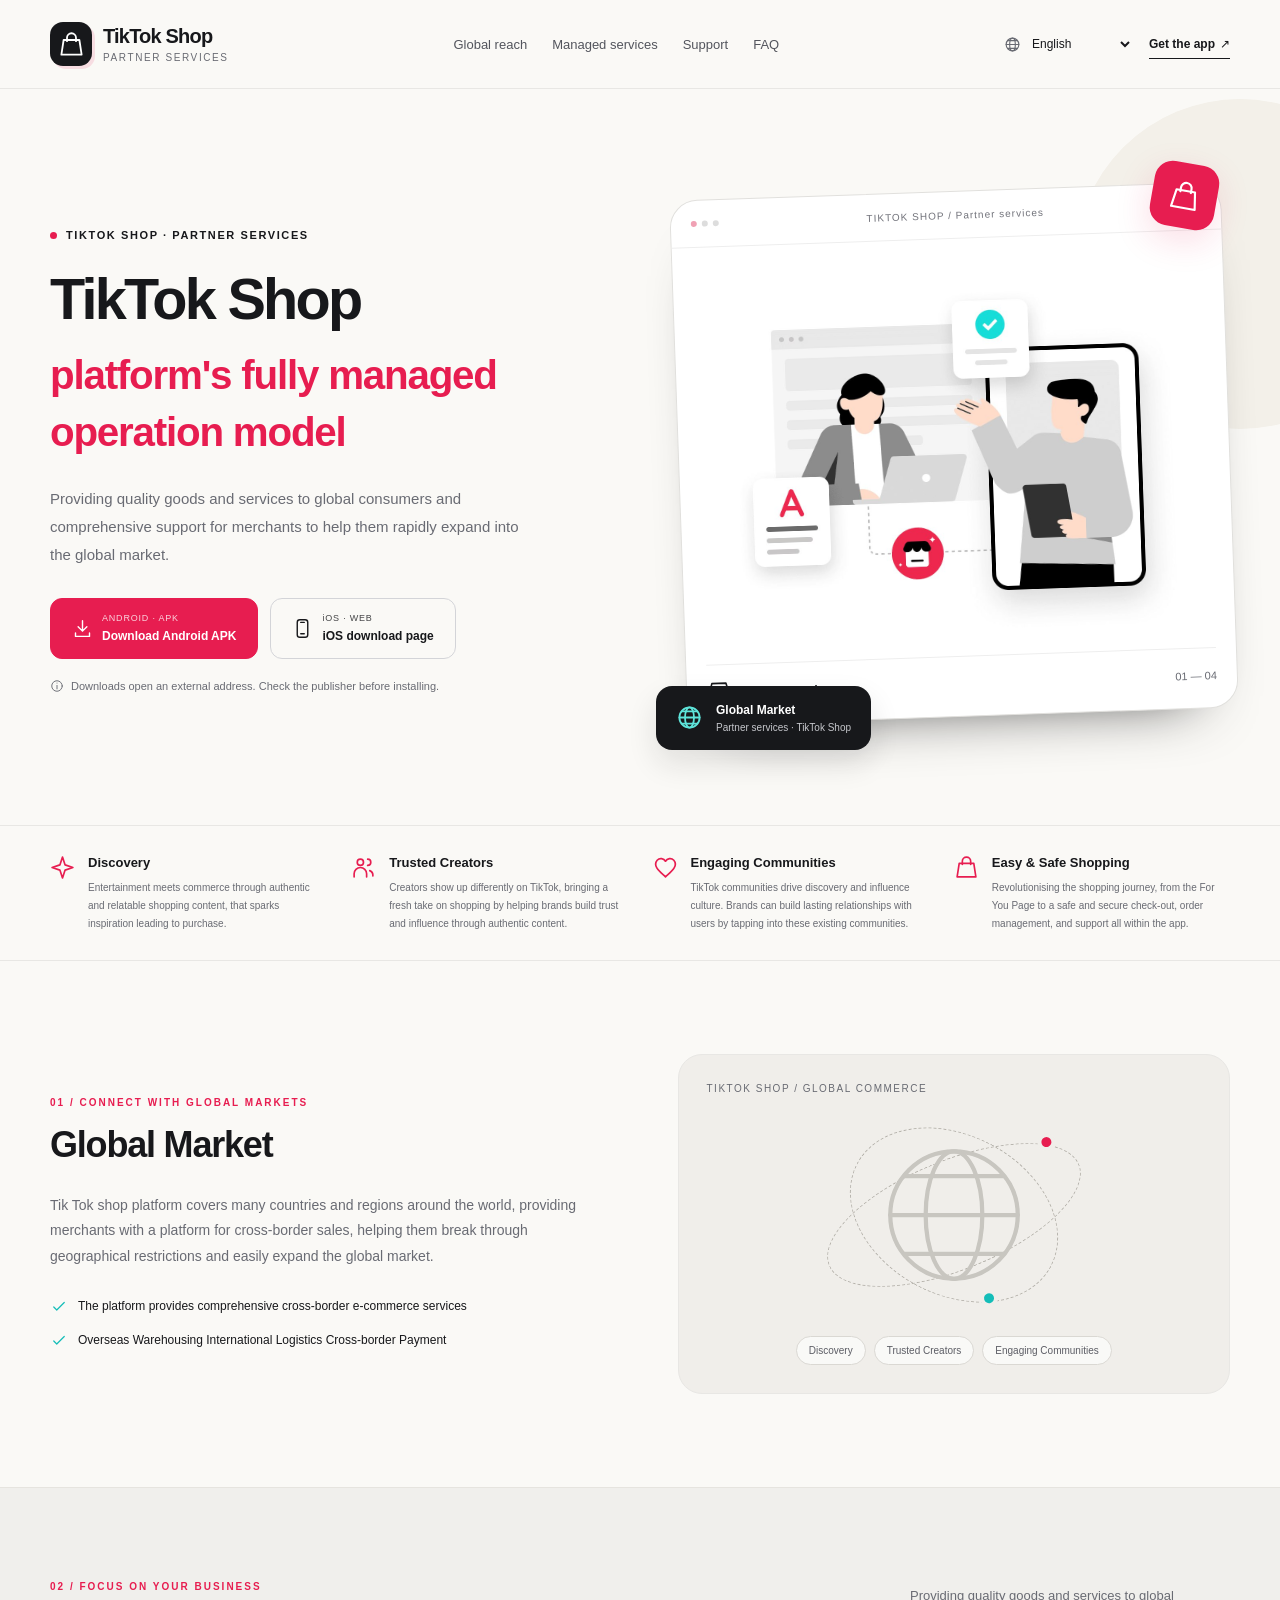
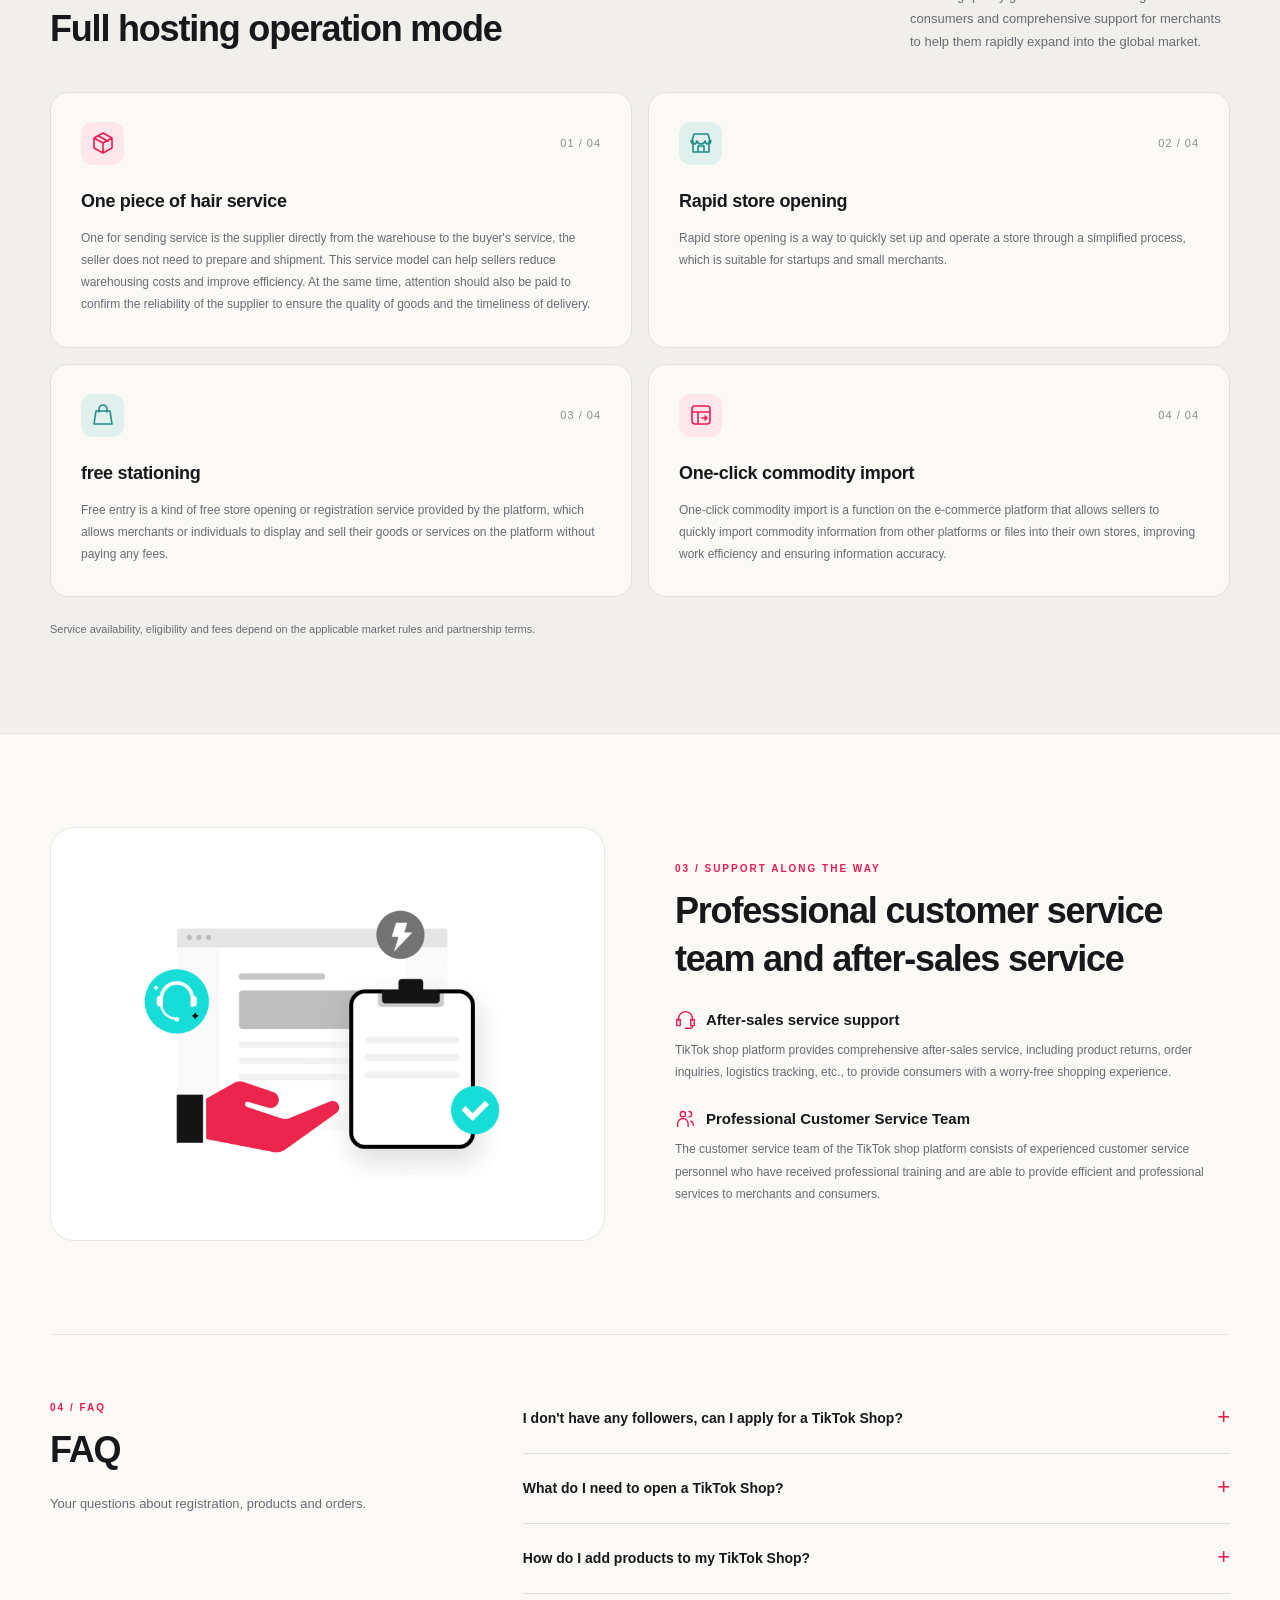
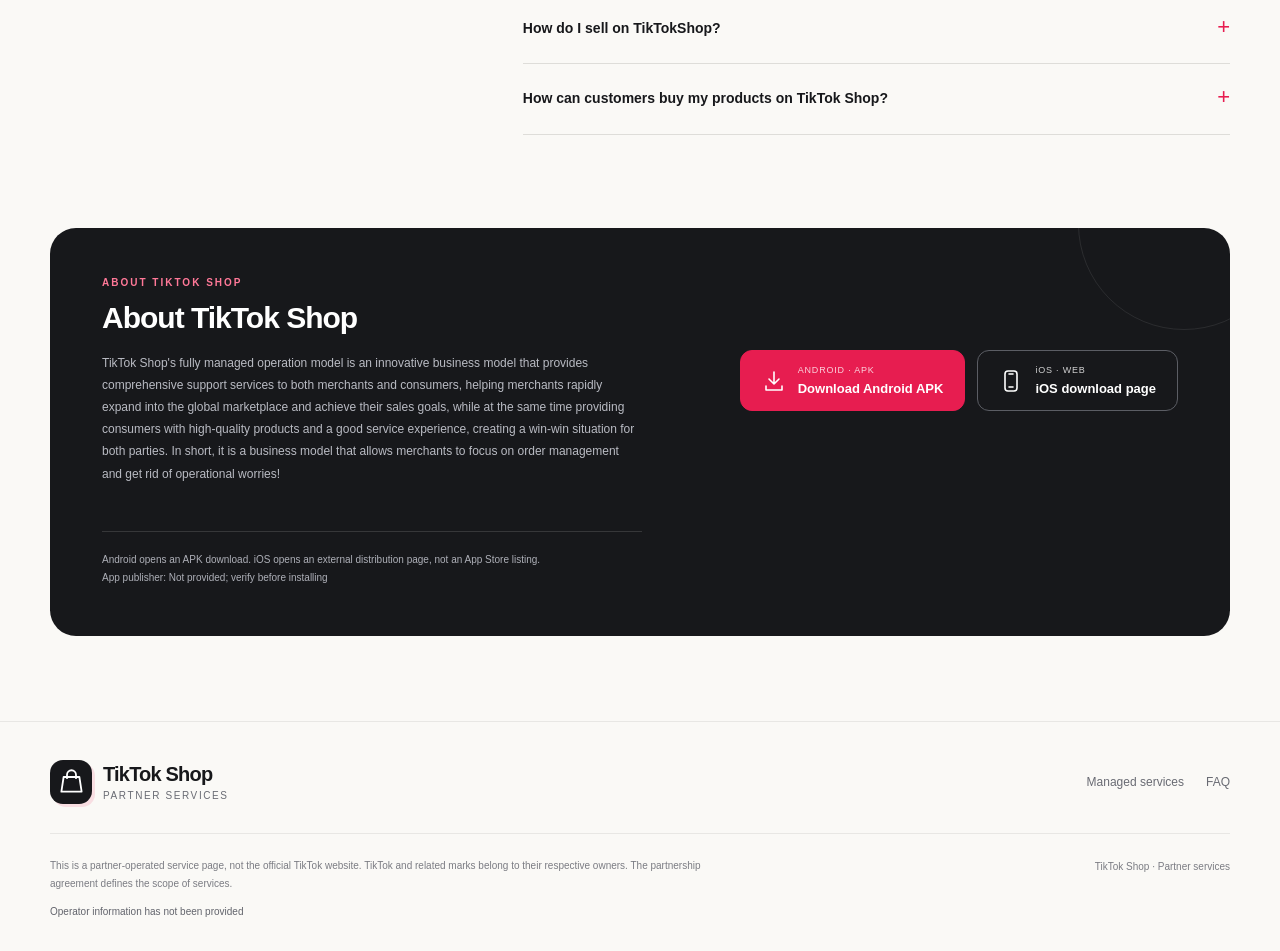
==== commit e7972ce8: "Navigate directly from app download buttons" ====
--- a/index.html
+++ b/index.html
@@ -17,10 +17,9 @@
 <section class="section services" id="services"><div class="wrap"><div class="section-head"><div><div class="section-kicker">02 / Focus on your business</div><h2>Full hosting operation mode</h2></div><p>Providing quality goods and services to global consumers and comprehensive support for merchants to help them rapidly expand into the global market.</p></div><div class="service-grid"><article class="service-card"><div class="card-top"><span class="card-icon"><svg aria-hidden="true" viewBox="0 0 24 24"><path d="m3 7 9-5 9 5v10l-9 5-9-5V7Zm0 0 9 5 9-5M12 12v10M7 4.8l10 5.5"/></svg></span><span class="card-number">01 / 04</span></div><h3>One piece of hair service</h3><p>One for sending service is the supplier directly from the warehouse to the buyer&#x27;s service, the seller does not need to prepare and shipment. This service model can help sellers reduce warehousing costs and improve efficiency. At the same time, attention should also be paid to confirm the reliability of the supplier to ensure the quality of goods and the timeliness of delivery.</p></article><article class="service-card"><div class="card-top"><span class="card-icon"><svg aria-hidden="true" viewBox="0 0 24 24"><path d="M4 10v11h16V10M3 10l2-7h14l2 7M2 10c1 4 5 4 6 0 1 4 7 4 8 0 1 4 5 4 6 0M9 21v-6h6v6"/></svg></span><span class="card-number">02 / 04</span></div><h3>Rapid store opening</h3><p>Rapid store opening is a way to quickly set up and operate a store through a simplified process, which is suitable for startups and small merchants.</p></article><article class="service-card"><div class="card-top"><span class="card-icon"><svg aria-hidden="true" viewBox="0 0 24 24"><path d="M5 8h14l2 13H3L5 8Z"/><path d="M8 9V6a4 4 0 0 1 8 0v3"/></svg></span><span class="card-number">03 / 04</span></div><h3>free stationing</h3><p>Free entry is a kind of free store opening or registration service provided by the platform, which allows merchants or individuals to display and sell their goods or services on the platform without paying any fees.</p></article><article class="service-card"><div class="card-top"><span class="card-icon"><svg aria-hidden="true" viewBox="0 0 24 24"><rect x="3" y="3" width="18" height="18" rx="3"/><path d="M3 9h18M9 9v12m4-6h5m-2-2 2 2-2 2"/></svg></span><span class="card-number">04 / 04</span></div><h3>One-click commodity import</h3><p>One-click commodity import is a function on the e-commerce platform that allows sellers to quickly import commodity information from other platforms or files into their own stores, improving work efficiency and ensuring information accuracy.</p></article></div><p class="service-note">Service availability, eligibility and fees depend on the applicable market rules and partnership terms.</p></div></section>
 <section class="section" id="support"><div class="wrap support-grid"><div class="support-art"><img src="assets/support.png" alt="Support" width="1536" height="1075" loading="lazy"></div><div class="support-copy"><div class="section-kicker">03 / Support along the way</div><h2>Professional customer service team and after-sales service</h2><div class="support-title"><svg aria-hidden="true" viewBox="0 0 24 24"><path d="M4 13v-2a8 8 0 0 1 16 0v2M4 12H2v7h4v-7H4Zm16 0h2v7h-4v-7h2Zm0 7a3 3 0 0 1-3 3h-5"/></svg><h3>After-sales service support</h3></div><p class="support-detail">TikTok shop platform provides comprehensive after-sales service, including product returns, order inquiries, logistics tracking, etc., to provide consumers with a worry-free shopping experience.</p><div class="support-title"><svg aria-hidden="true" viewBox="0 0 24 24"><circle cx="9" cy="7" r="3"/><path d="M3 21v-3a6 6 0 0 1 12 0v3M16 4a3 3 0 0 1 0 6m2 5a5 5 0 0 1 3 5"/></svg><h3>Professional Customer Service Team</h3></div><p class="support-detail">The customer service team of the TikTok shop platform consists of experienced customer service personnel who have received professional training and are able to provide efficient and professional services to merchants and consumers.</p></div></div></section>
 <section class="section faq-section" id="faq"><div class="wrap faq-layout"><div class="faq-intro"><div class="section-kicker">04 / FAQ</div><h2>FAQ</h2><p>Your questions about registration, products and orders.</p></div><div class="faq-list"><details><summary>I don&#x27;t have any followers, can I apply for a TikTok Shop?</summary><p>No problem at all, contact tiktok mall customer service and they will provide you with detailed instructions.</p></details><details><summary>What do I need to open a TikTok Shop?</summary><p>You will need a TikTok account or phone/email Go to Registration to sign up Enter your personal/business information Select your business type and submit Wait for your application to be reviewed for approval</p></details><details><summary>How do I add products to my TikTok Shop?</summary><p>After successfully registering as a seller in TikTok Shop, you can upload or select product information in the Seller Center.</p></details><details><summary>How do I sell on TikTokShop?</summary><p>1、Discounts, vouchers, free shipping promotion/subsidies, incentive programmes 2、Go LIVE, Create Shoppable Videos, Product showcase 3、Get insights on products and sales performance in seller centre: reviews, analytics dashboard</p></details><details><summary>How can customers buy my products on TikTok Shop?</summary><p>LIVE streams, short videos, showcase tab Click on product and add to basket Manage orders, order tracking, shipping, returns, and payment methods all within seller centre</p></details></div></div></section>
-<section class="download-section" id="download"><div class="wrap"><div class="download-panel"><div><div class="section-kicker">About TikTok Shop</div><h2>About TikTok Shop</h2><p>TikTok Shop&#x27;s fully managed operation model is an innovative business model that provides comprehensive support services to both merchants and consumers, helping merchants rapidly expand into the global marketplace and achieve their sales goals, while at the same time providing consumers with high-quality products and a good service experience, creating a win-win situation for both parties. In short, it is a business model that allows merchants to focus on order management and get rid of operational worries!</p></div><div class="download-actions"><button type="button" class="button primary" data-download="android"><svg aria-hidden="true" viewBox="0 0 24 24"><path d="M12 3v12m-5-5 5 5 5-5M4 17v4h16v-4"/></svg><span class="button-text"><small>ANDROID · APK</small>Download Android APK</span></button><button type="button" class="button light" data-download="ios"><svg aria-hidden="true" viewBox="0 0 24 24"><rect x="6" y="2" width="12" height="20" rx="3"/><path d="M10 18h4M10 5h4"/></svg><span class="button-text"><small>iOS · WEB</small>iOS download page</span></button></div><p class="download-context">Android opens an APK download. iOS opens an external distribution page, not an App Store listing.</p></div></div></section>
+<section class="download-section" id="download"><div class="wrap"><div class="download-panel"><div><div class="section-kicker">About TikTok Shop</div><h2>About TikTok Shop</h2><p>TikTok Shop&#x27;s fully managed operation model is an innovative business model that provides comprehensive support services to both merchants and consumers, helping merchants rapidly expand into the global marketplace and achieve their sales goals, while at the same time providing consumers with high-quality products and a good service experience, creating a win-win situation for both parties. In short, it is a business model that allows merchants to focus on order management and get rid of operational worries!</p></div><div class="download-actions"><button type="button" class="button primary" data-download="android"><svg aria-hidden="true" viewBox="0 0 24 24"><path d="M12 3v12m-5-5 5 5 5-5M4 17v4h16v-4"/></svg><span class="button-text"><small>ANDROID · APK</small>Download Android APK</span></button><button type="button" class="button light" data-download="ios"><svg aria-hidden="true" viewBox="0 0 24 24"><rect x="6" y="2" width="12" height="20" rx="3"/><path d="M10 18h4M10 5h4"/></svg><span class="button-text"><small>iOS · WEB</small>iOS download page</span></button></div><p class="download-context">Android opens an APK download. iOS opens an external distribution page, not an App Store listing.<br><span id="publisher-text"></span></p></div></div></section>
 </main>
 <footer class="footer"><div class="wrap"><div class="footer-main"><a href="#top" class="brand"><span class="brand-icon"><svg aria-hidden="true" viewBox="0 0 24 24"><path d="M5 8h14l2 13H3L5 8Z"/><path d="M8 9V6a4 4 0 0 1 8 0v3"/></svg></span><span class="brand-name">TikTok Shop<span class="brand-caption">Partner services</span></span></a><nav class="footer-links" aria-label="About TikTok Shop"><a href="#services">Managed services</a><a href="#faq">FAQ</a><a id="relationship-link" target="_blank" rel="noopener noreferrer" hidden>Partnership information</a><a id="privacy-link" target="_blank" rel="noopener noreferrer" hidden>Privacy policy</a></nav></div><div class="footer-bottom"><div><p>This is a partner-operated service page, not the official TikTok website. TikTok and related marks belong to their respective owners. The partnership agreement defines the scope of services.</p><div class="operator"><span id="operator-name">Operator information has not been provided</span> <a id="operator-email" hidden></a></div></div><span class="copyright">TikTok Shop · Partner services</span></div></div></footer>
 <div class="mobile-bar"><div><strong>TikTok Shop</strong><small>Partner services</small></div><a class="button primary" href="#download">Get the app<svg aria-hidden="true" viewBox="0 0 24 24"><path d="M5 12h14M13 6l6 6-6 6"/></svg></a></div>
-<dialog id="download-dialog" class="download-dialog" aria-labelledby="download-title" aria-describedby="download-description"><div class="dialog-heading"><h2 id="download-title">Get the app</h2><button type="button" class="dialog-close" data-close-dialog aria-label="Close">×</button></div><p id="download-description">You are leaving this website. Android opens an APK download. iOS opens an external distribution page, not an App Store listing.</p><div class="download-target"><span>Destination</span><a id="download-target"></a></div><p class="publisher" id="publisher-text"></p><div class="dialog-actions"><a id="download-continue" class="button primary" rel="noreferrer">Continue to download<svg aria-hidden="true" viewBox="0 0 24 24"><path d="M5 12h14M13 6l6 6-6 6"/></svg></a><button type="button" class="button light" data-close-dialog>Cancel</button></div></dialog>
 <div id="site-messages" data-android-title="Download Android APK" data-ios-title="iOS download page" data-publisher="App publisher" data-publisher-unknown="Not provided; verify before installing" data-operator-unknown="Operator information has not been provided" data-unavailable="Download address unavailable" hidden></div>
 </body></html>
